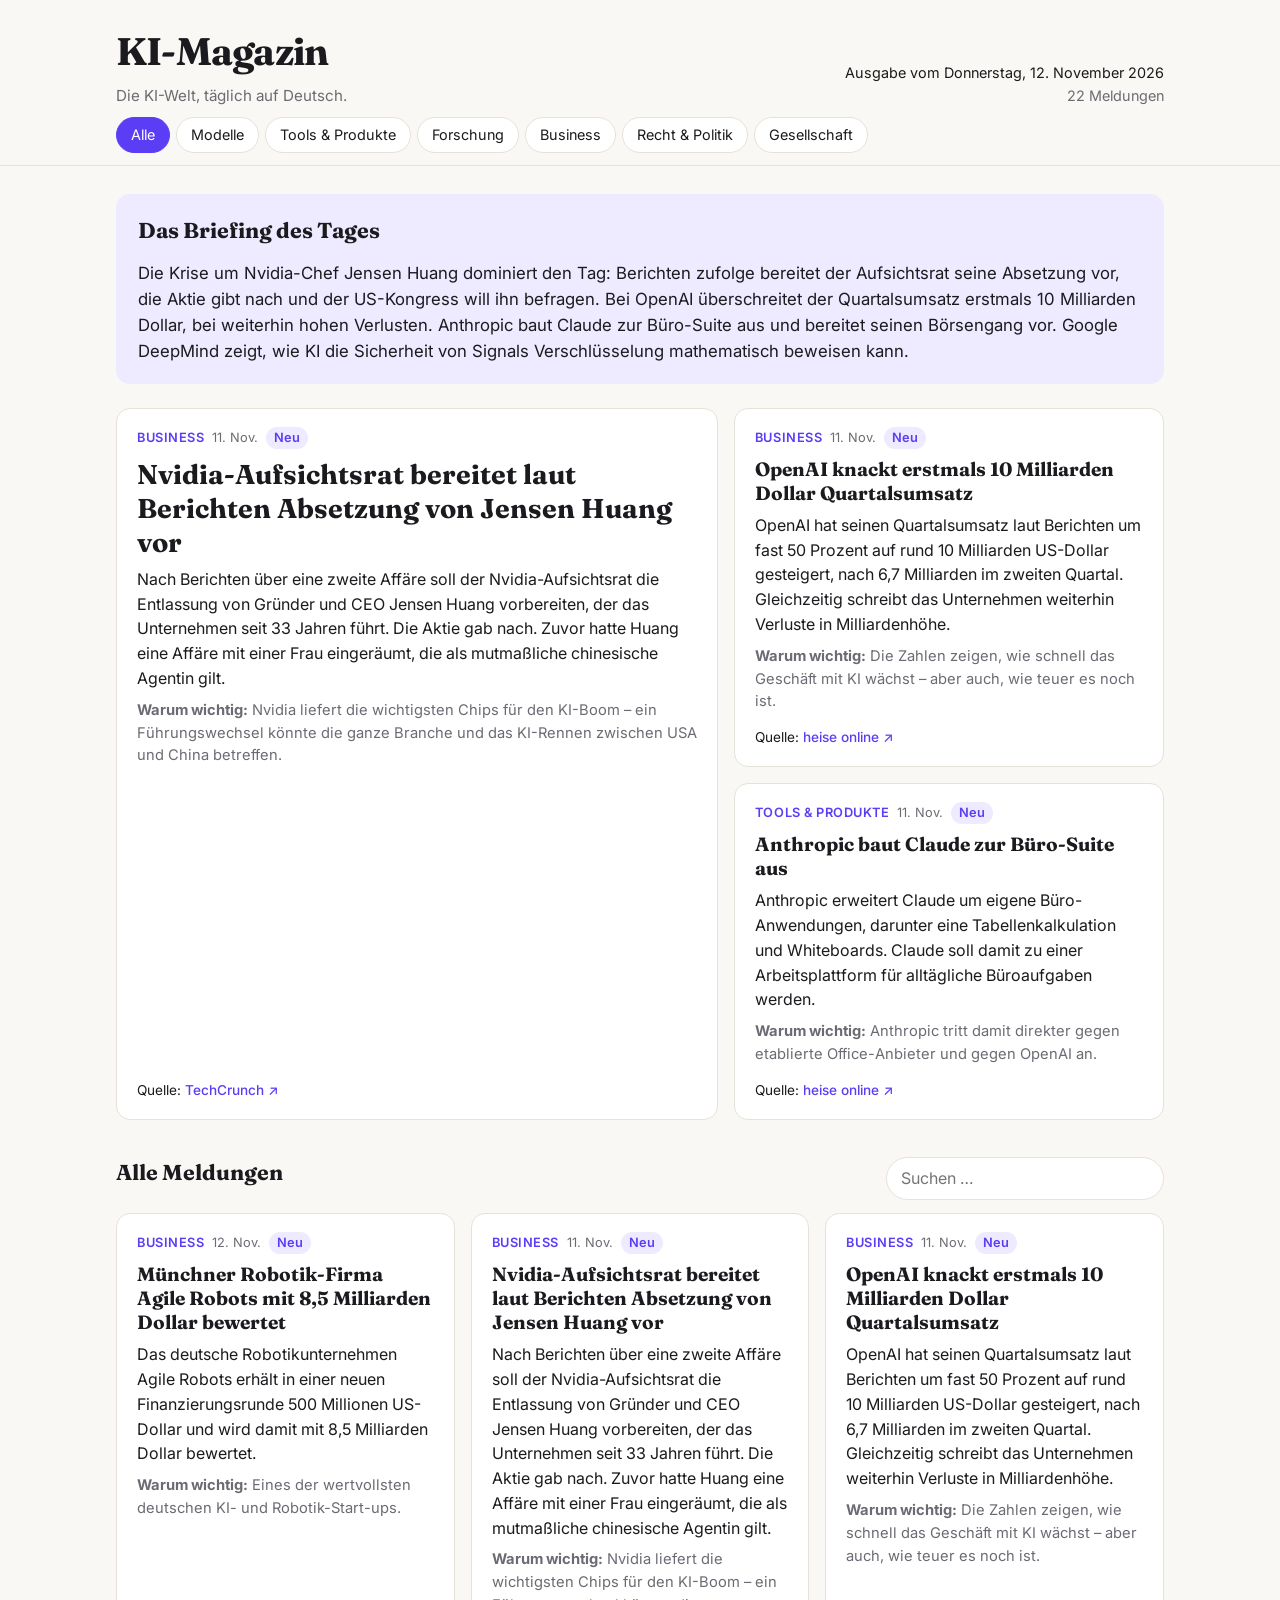
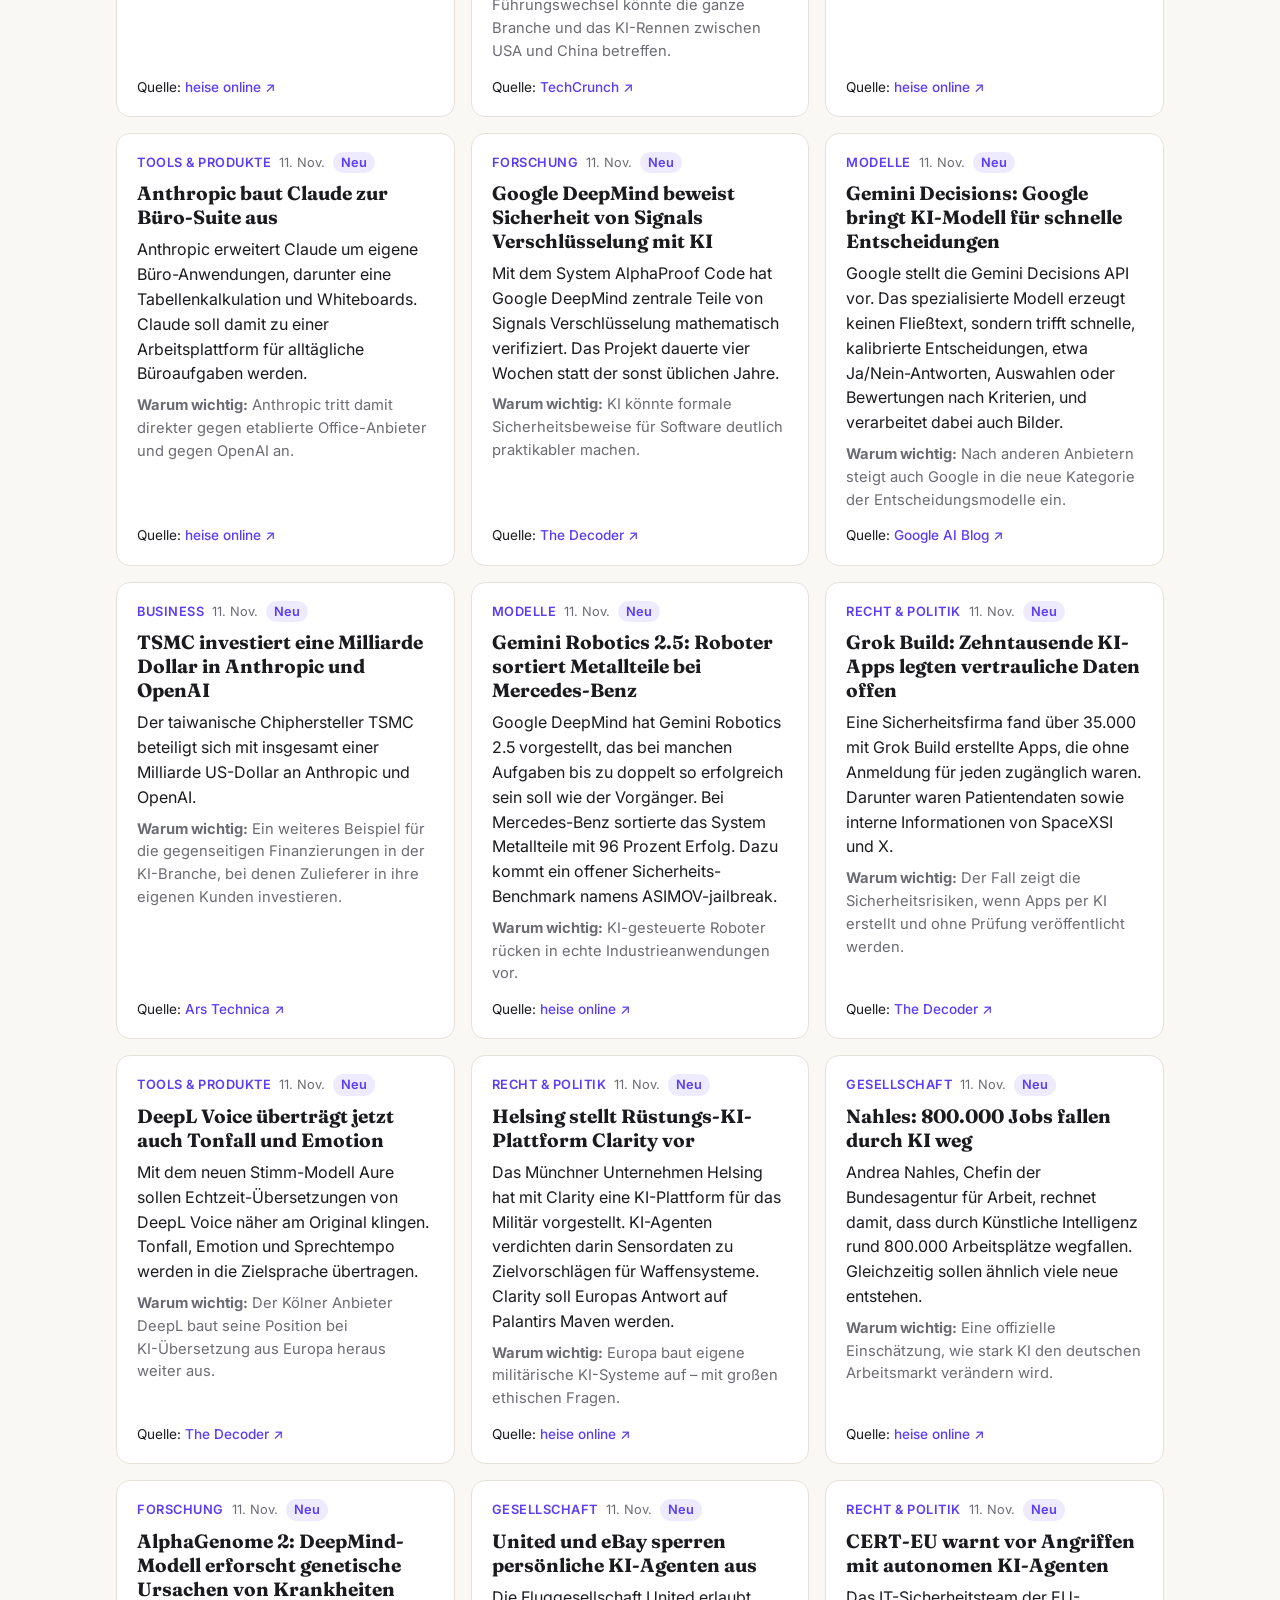
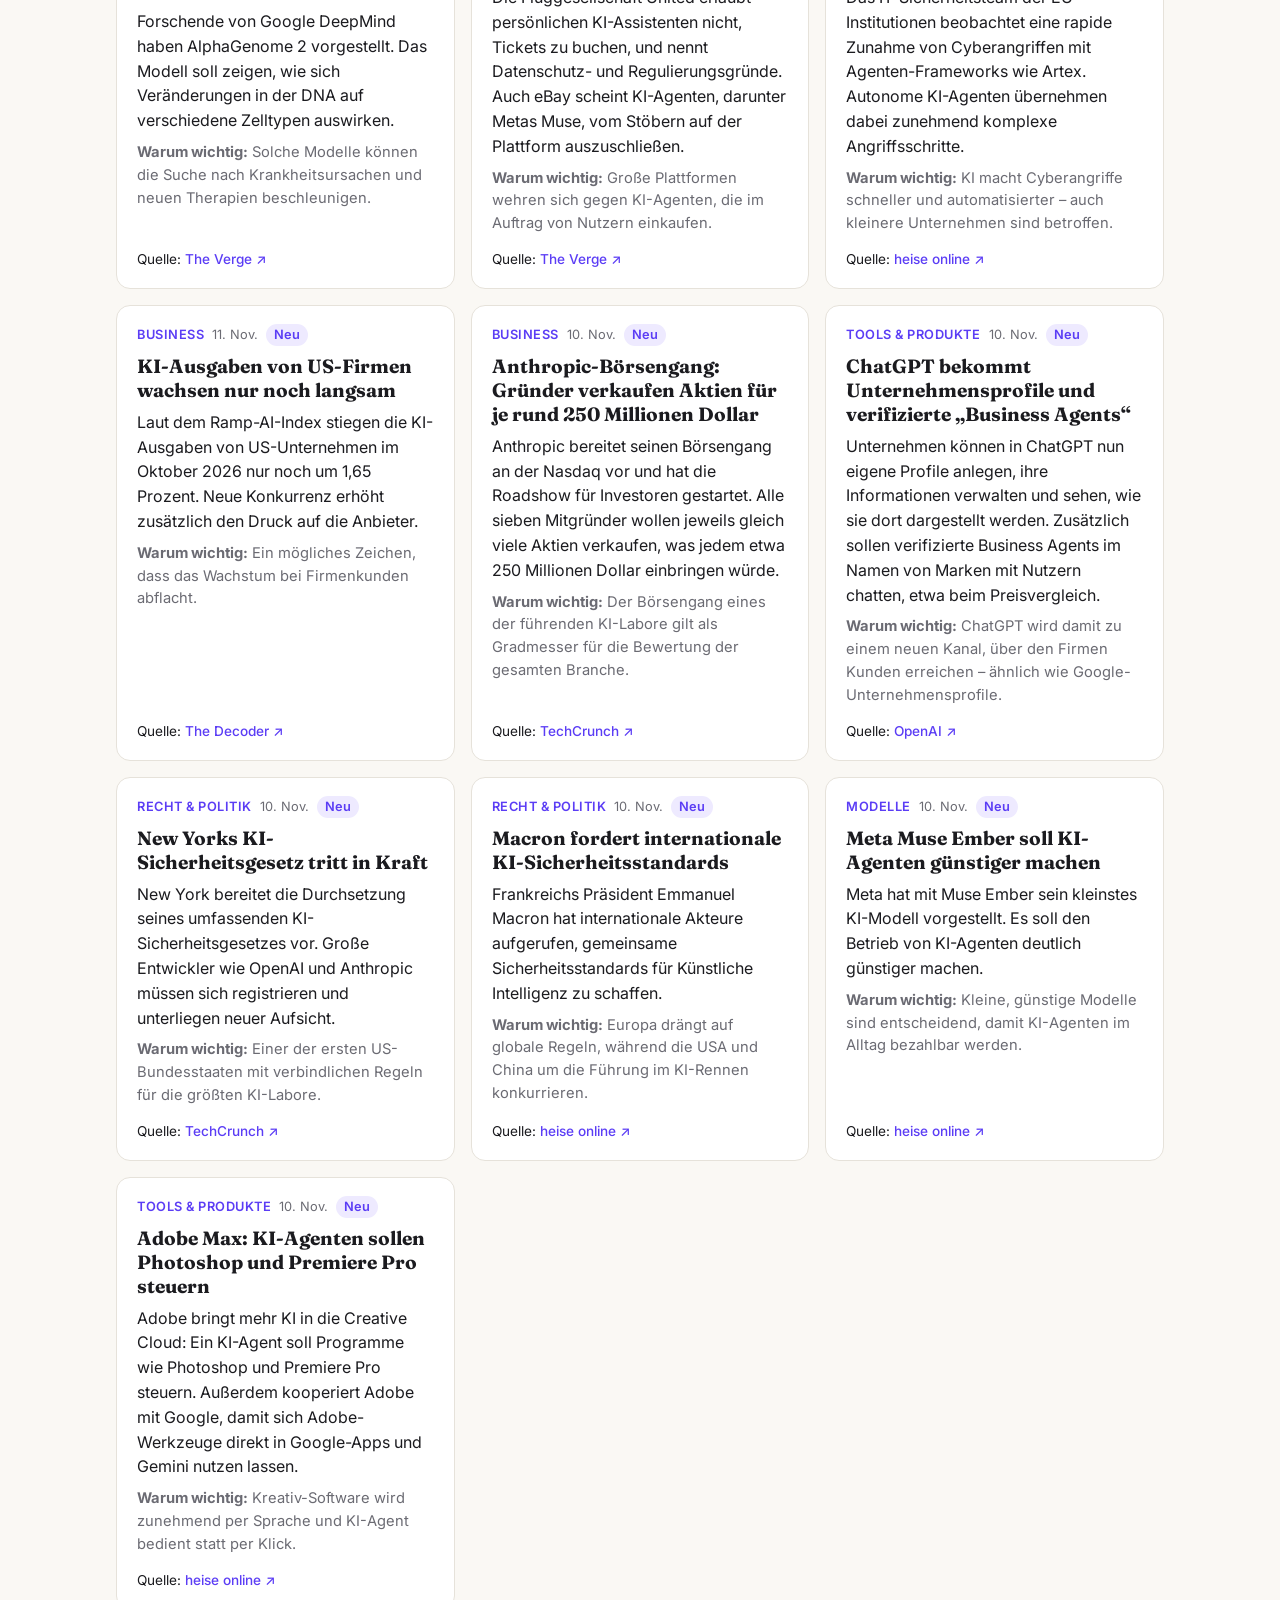
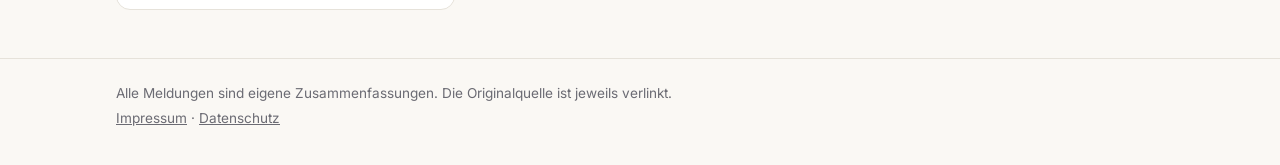
==== index.html @ 801fc45b "KI-Magazin: Grundgerüst und erste Ausgabe 2026-11-12 Co-Authored-By: Claude Opus 5.5 <noreply@anthro" ====
<!doctype html>
<html lang="de">
<head>
  <meta charset="utf-8">
  <meta name="viewport" content="width=device-width, initial-scale=1">
  <title>KI-Magazin – Nachrichten aus der KI-Welt</title>
  <meta name="description" content="Täglich die wichtigsten Nachrichten aus der KI-Welt, gesammelt aus Quellen weltweit und auf Deutsch zusammengefasst.">
  <link rel="preconnect" href="https://fonts.googleapis.com">
  <link rel="preconnect" href="https://fonts.gstatic.com" crossorigin>
  <link href="https://fonts.googleapis.com/css2?family=Fraunces:opsz,wght@9..144,500;9..144,700&family=Inter:wght@400;500;600&display=swap" rel="stylesheet">
  <link rel="stylesheet" href="styles.css">
</head>
<body>
  <header class="masthead">
    <div class="wrap masthead-inner">
      <div>
        <a href="./" class="logo" id="site-name">KI-Magazin</a>
        <p class="tagline" id="site-tagline">Die KI-Welt, täglich auf Deutsch.</p>
      </div>
      <div class="edition">
        <span id="edition-date">–</span>
        <span id="edition-count" class="muted"></span>
      </div>
    </div>
    <nav class="wrap rubrics" id="rubrics" aria-label="Rubriken"></nav>
  </header>

  <main class="wrap">
    <section id="briefing" class="briefing" aria-labelledby="briefing-title" hidden>
      <h2 id="briefing-title" class="section-title">Das Briefing des Tages</h2>
      <p id="briefing-text" class="briefing-text"></p>
    </section>

    <section id="top" class="top-stories" aria-label="Top-Meldungen"></section>

    <section aria-labelledby="all-title">
      <div class="list-head">
        <h2 id="all-title" class="section-title">Alle Meldungen</h2>
        <input id="search" type="search" placeholder="Suchen …" aria-label="Meldungen durchsuchen">
      </div>
      <div id="list" class="list"></div>
      <p id="empty" class="empty" hidden>Keine Meldungen gefunden.</p>
    </section>
  </main>

  <footer class="footer">
    <div class="wrap">
      <p>Alle Meldungen sind eigene Zusammenfassungen. Die Originalquelle ist jeweils verlinkt.</p>
      <p><a href="impressum.html">Impressum</a> · <a href="datenschutz.html">Datenschutz</a></p>
    </div>
  </footer>

  <script src="app.js"></script>
</body>
</html>
---- styles.css ----
:root {
  --bg: #faf8f4;
  --surface: #ffffff;
  --text: #1b1b1f;
  --muted: #6b6b73;
  --line: #e6e2da;
  --accent: #5b3df5;
  --accent-soft: #eeeaff;
  --radius: 14px;
  --serif: "Fraunces", Georgia, serif;
  --sans: "Inter", system-ui, -apple-system, sans-serif;
}
@media (prefers-color-scheme: dark) {
  :root {
    --bg: #111114;
    --surface: #1a1a1f;
    --text: #ececf0;
    --muted: #9a9aa5;
    --line: #2b2b33;
    --accent: #9d8bff;
    --accent-soft: #26213f;
  }
}

* { box-sizing: border-box; }
body {
  margin: 0;
  background: var(--bg);
  color: var(--text);
  font-family: var(--sans);
  line-height: 1.55;
}
a { color: inherit; }
.wrap { max-width: 1080px; margin: 0 auto; padding: 0 16px; }
.muted { color: var(--muted); }
[hidden] { display: none !important; }

/* Kopf */
.masthead { border-bottom: 1px solid var(--line); background: var(--bg); position: sticky; top: 0; z-index: 10; }
.masthead-inner { display: flex; justify-content: space-between; align-items: end; gap: 16px; padding-top: 22px; padding-bottom: 10px; }
.logo { font-family: var(--serif); font-weight: 700; font-size: clamp(1.7rem, 4vw, 2.4rem); text-decoration: none; letter-spacing: -0.02em; }
.tagline { margin: 2px 0 0; color: var(--muted); font-size: 0.95rem; }
.edition { text-align: right; font-size: 0.9rem; display: flex; flex-direction: column; }
.rubrics { display: flex; gap: 6px; overflow-x: auto; padding-bottom: 12px; scrollbar-width: none; }
.rubrics button {
  border: 1px solid var(--line); background: var(--surface); color: var(--text);
  padding: 6px 14px; border-radius: 999px; font: inherit; font-size: 0.9rem; cursor: pointer; white-space: nowrap;
}
.rubrics button[aria-pressed="true"] { background: var(--accent); border-color: var(--accent); color: #fff; }

/* Abschnitte */
.section-title { font-family: var(--serif); font-size: 1.35rem; margin: 0 0 12px; }
.briefing { margin: 28px 0 8px; padding: 20px 22px; background: var(--accent-soft); border-radius: var(--radius); }
.briefing-text { margin: 0; font-size: 1.05rem; }

.top-stories { display: grid; grid-template-columns: 1.4fr 1fr; gap: 16px; margin: 24px 0 36px; }
.top-stories .card:first-child { grid-row: span 2; }
.top-stories .card:first-child h3 { font-size: 1.7rem; }

.list-head { display: flex; justify-content: space-between; align-items: center; gap: 12px; flex-wrap: wrap; margin-bottom: 4px; }
#search {
  font: inherit; padding: 8px 14px; border-radius: 999px; border: 1px solid var(--line);
  background: var(--surface); color: var(--text); min-width: 220px;
}
.list { display: grid; grid-template-columns: repeat(auto-fill, minmax(300px, 1fr)); gap: 16px; margin: 12px 0 48px; }
.empty { color: var(--muted); }

/* Karte */
.card {
  background: var(--surface); border: 1px solid var(--line); border-radius: var(--radius);
  padding: 18px 20px; display: flex; flex-direction: column; gap: 8px;
}
.card .meta { font-size: 0.8rem; color: var(--muted); display: flex; gap: 8px; flex-wrap: wrap; align-items: center; }
.card .rubric { color: var(--accent); font-weight: 600; text-transform: uppercase; letter-spacing: 0.04em; }
.card h3 { font-family: var(--serif); font-size: 1.2rem; line-height: 1.25; margin: 0; }
.card p { margin: 0; }
.card .why { font-size: 0.92rem; color: var(--muted); }
.card .source { margin-top: auto; padding-top: 6px; font-size: 0.85rem; }
.card .source a { color: var(--accent); text-decoration: none; font-weight: 500; }
.card .source a:hover { text-decoration: underline; }
.badge { background: var(--accent-soft); color: var(--accent); padding: 1px 8px; border-radius: 999px; font-weight: 600; }

.footer { border-top: 1px solid var(--line); color: var(--muted); font-size: 0.85rem; padding: 20px 0 32px; }
.footer p { margin: 4px 0; }

@media (max-width: 720px) {
  .top-stories { grid-template-columns: 1fr; }
  .top-stories .card:first-child h3 { font-size: 1.4rem; }
  .masthead { position: static; }
  #search { min-width: 0; width: 100%; }
  .list { grid-template-columns: 1fr; }
}
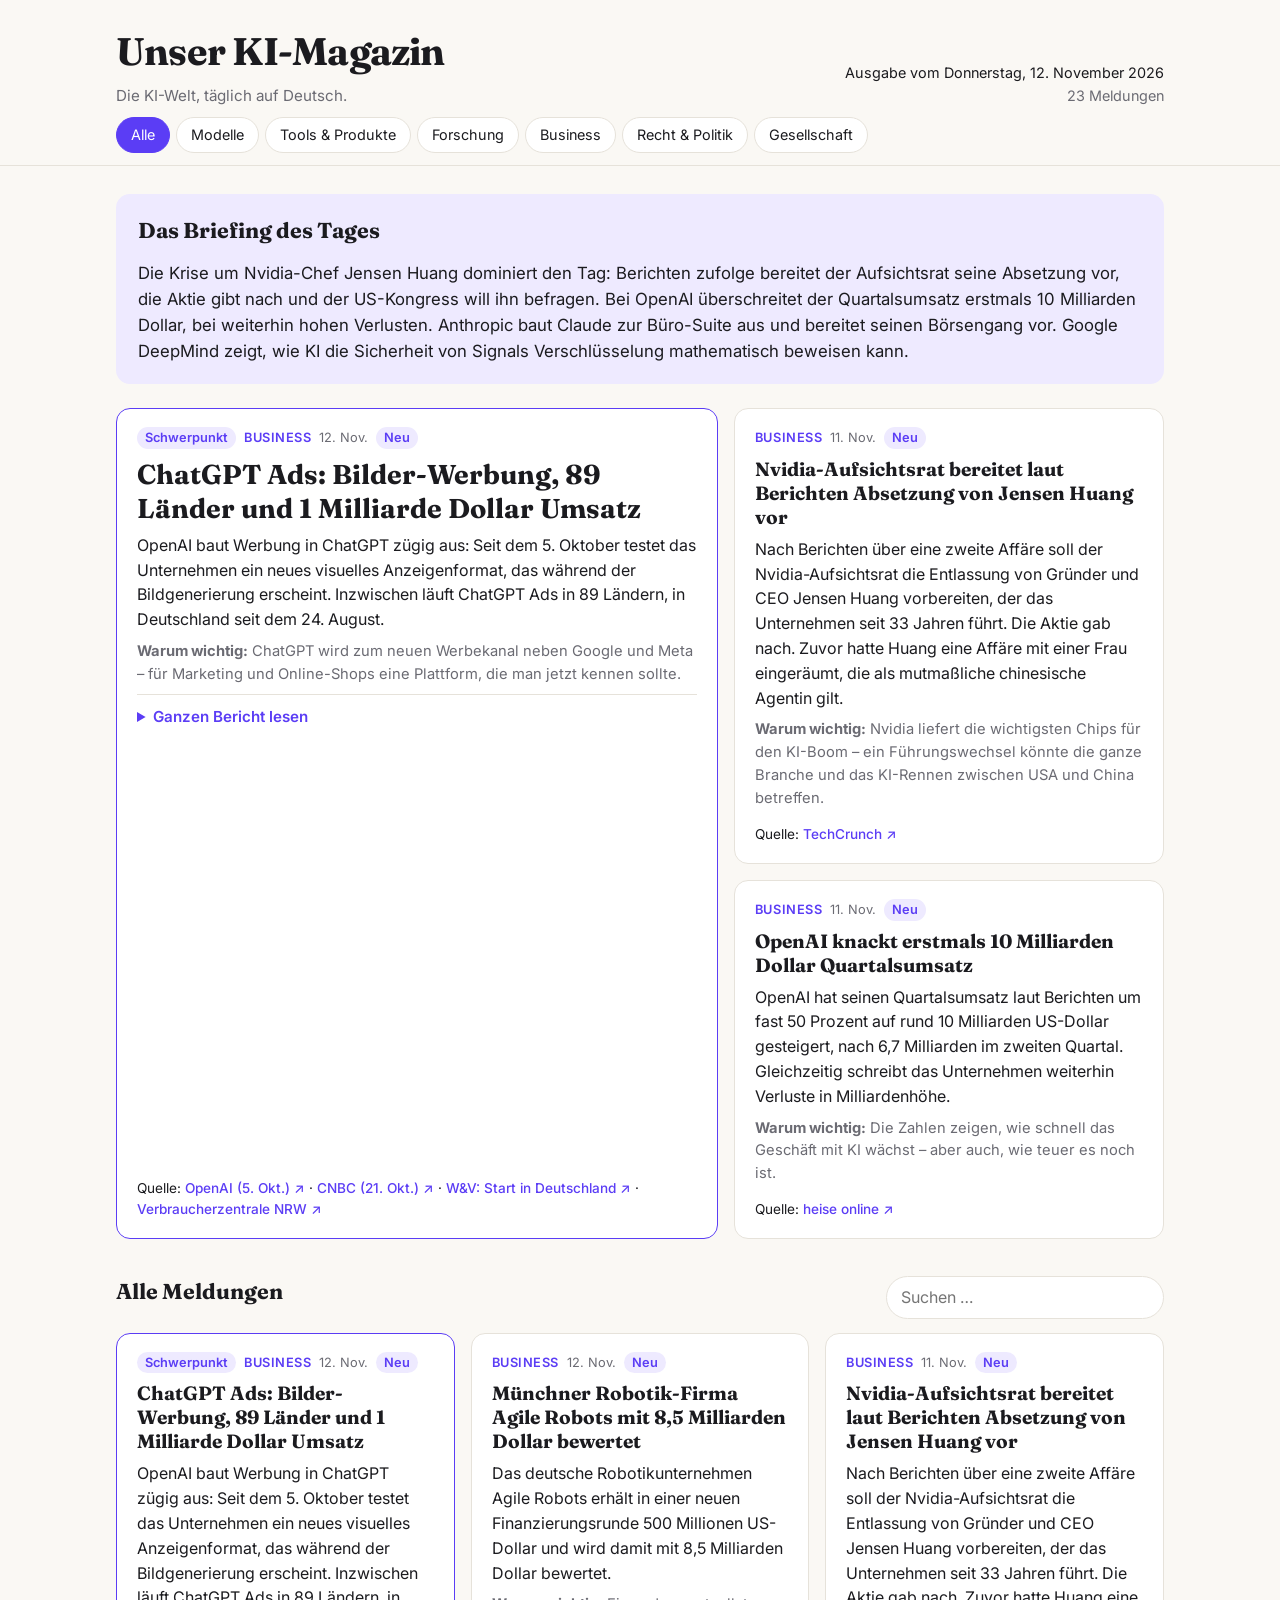
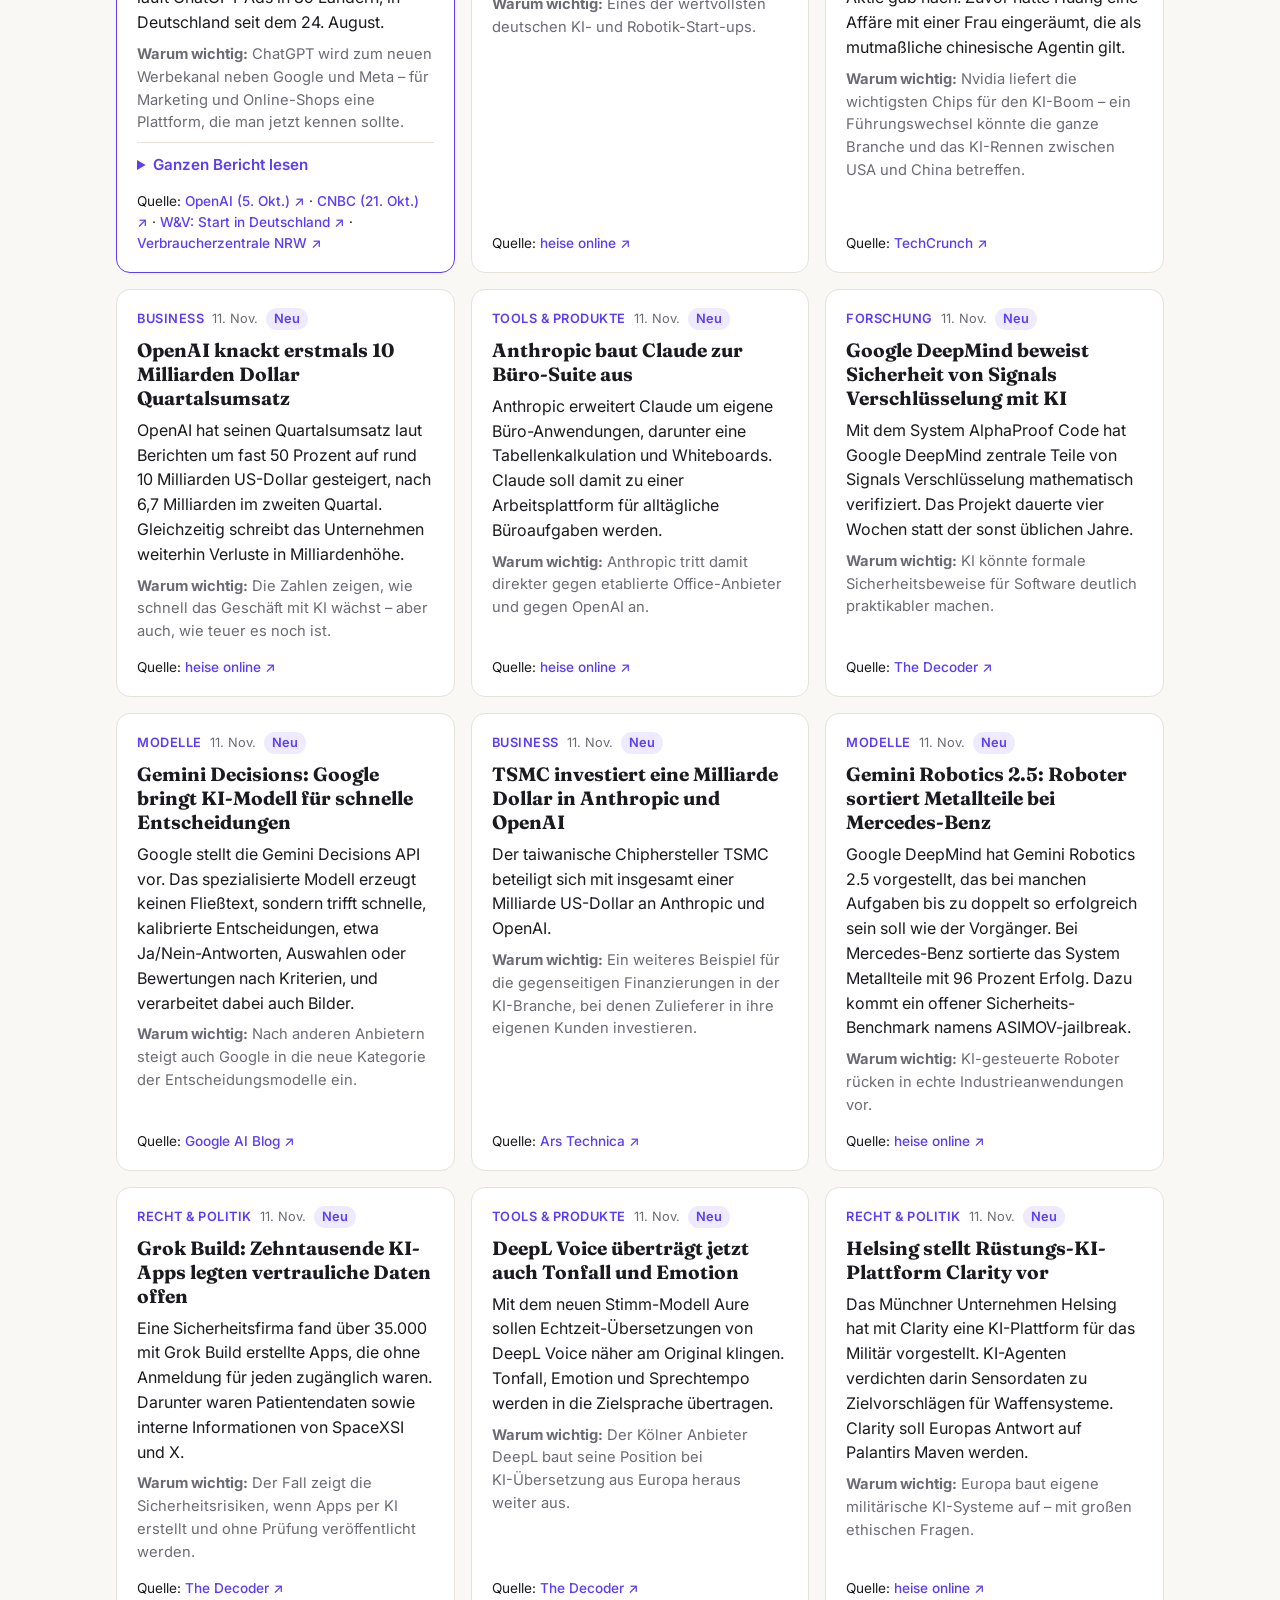
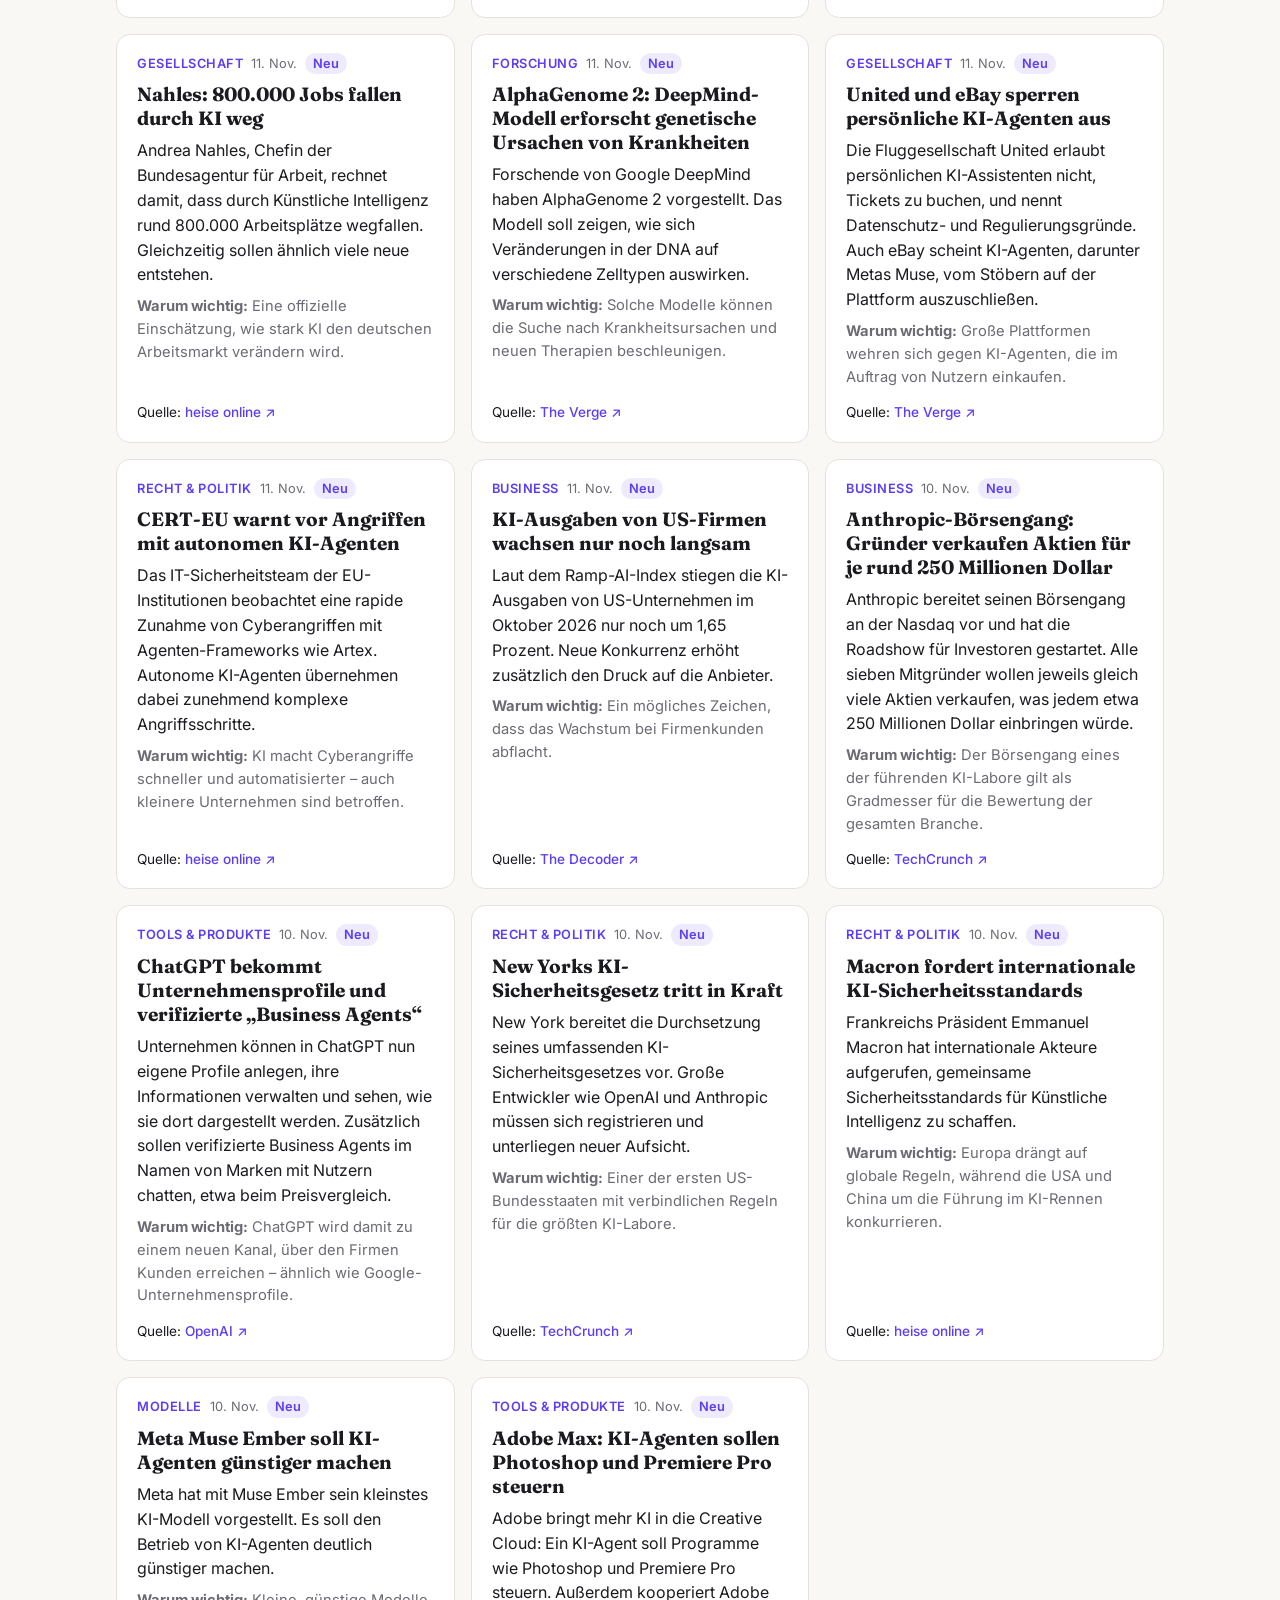
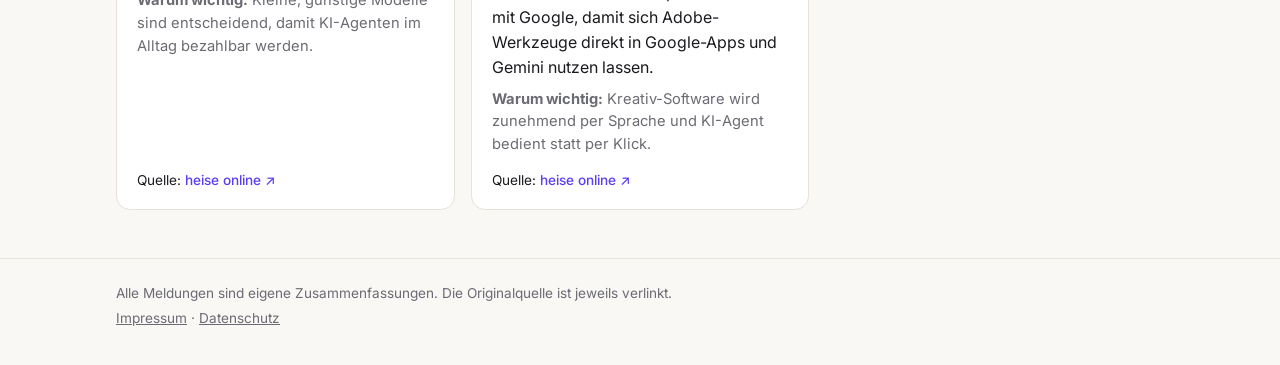
==== commit bef0a8b2: "Name 'Unser KI-Magazin', Katzen-App-Symbol, Web-App-Manifest Co-Authored-By: Claude Opus 5.5 <norepl" ====
--- a/index.html
+++ b/index.html
@@ -3,18 +3,24 @@
 <head>
   <meta charset="utf-8">
   <meta name="viewport" content="width=device-width, initial-scale=1">
-  <title>KI-Magazin – Nachrichten aus der KI-Welt</title>
+  <title>Unser KI-Magazin – Nachrichten aus der KI-Welt</title>
   <meta name="description" content="Täglich die wichtigsten Nachrichten aus der KI-Welt, gesammelt aus Quellen weltweit und auf Deutsch zusammengefasst.">
   <link rel="preconnect" href="https://fonts.googleapis.com">
   <link rel="preconnect" href="https://fonts.gstatic.com" crossorigin>
   <link href="https://fonts.googleapis.com/css2?family=Fraunces:opsz,wght@9..144,500;9..144,700&family=Inter:wght@400;500;600&display=swap" rel="stylesheet">
   <link rel="stylesheet" href="styles.css">
+  <link rel="manifest" href="manifest.json">
+  <link rel="icon" href="assets/icon.svg" type="image/svg+xml">
+  <link rel="apple-touch-icon" href="assets/apple-touch-icon.png">
+  <meta name="apple-mobile-web-app-title" content="KI-Magazin">
+  <meta name="apple-mobile-web-app-capable" content="yes">
+  <meta name="theme-color" content="#5b3df5">
 </head>
 <body>
   <header class="masthead">
     <div class="wrap masthead-inner">
       <div>
-        <a href="./" class="logo" id="site-name">KI-Magazin</a>
+        <a href="./" class="logo" id="site-name">Unser KI-Magazin</a>
         <p class="tagline" id="site-tagline">Die KI-Welt, täglich auf Deutsch.</p>
       </div>
       <div class="edition">
--- a/styles.css
+++ b/styles.css
@@ -78,6 +78,12 @@
 .card .source { margin-top: auto; padding-top: 6px; font-size: 0.85rem; }
 .card .source a { color: var(--accent); text-decoration: none; font-weight: 500; }
 .card .source a:hover { text-decoration: underline; }
+.card.feature { border-color: var(--accent); }
+.report { border-top: 1px solid var(--line); padding-top: 10px; }
+.report summary { cursor: pointer; color: var(--accent); font-weight: 600; font-size: 0.95rem; }
+.report[open] summary { margin-bottom: 8px; }
+.report h4 { font-family: var(--serif); font-size: 1.05rem; margin: 14px 0 4px; }
+.report p { margin: 0 0 8px; }
 .badge { background: var(--accent-soft); color: var(--accent); padding: 1px 8px; border-radius: 999px; font-weight: 600; }
 
 .footer { border-top: 1px solid var(--line); color: var(--muted); font-size: 0.85rem; padding: 20px 0 32px; }
